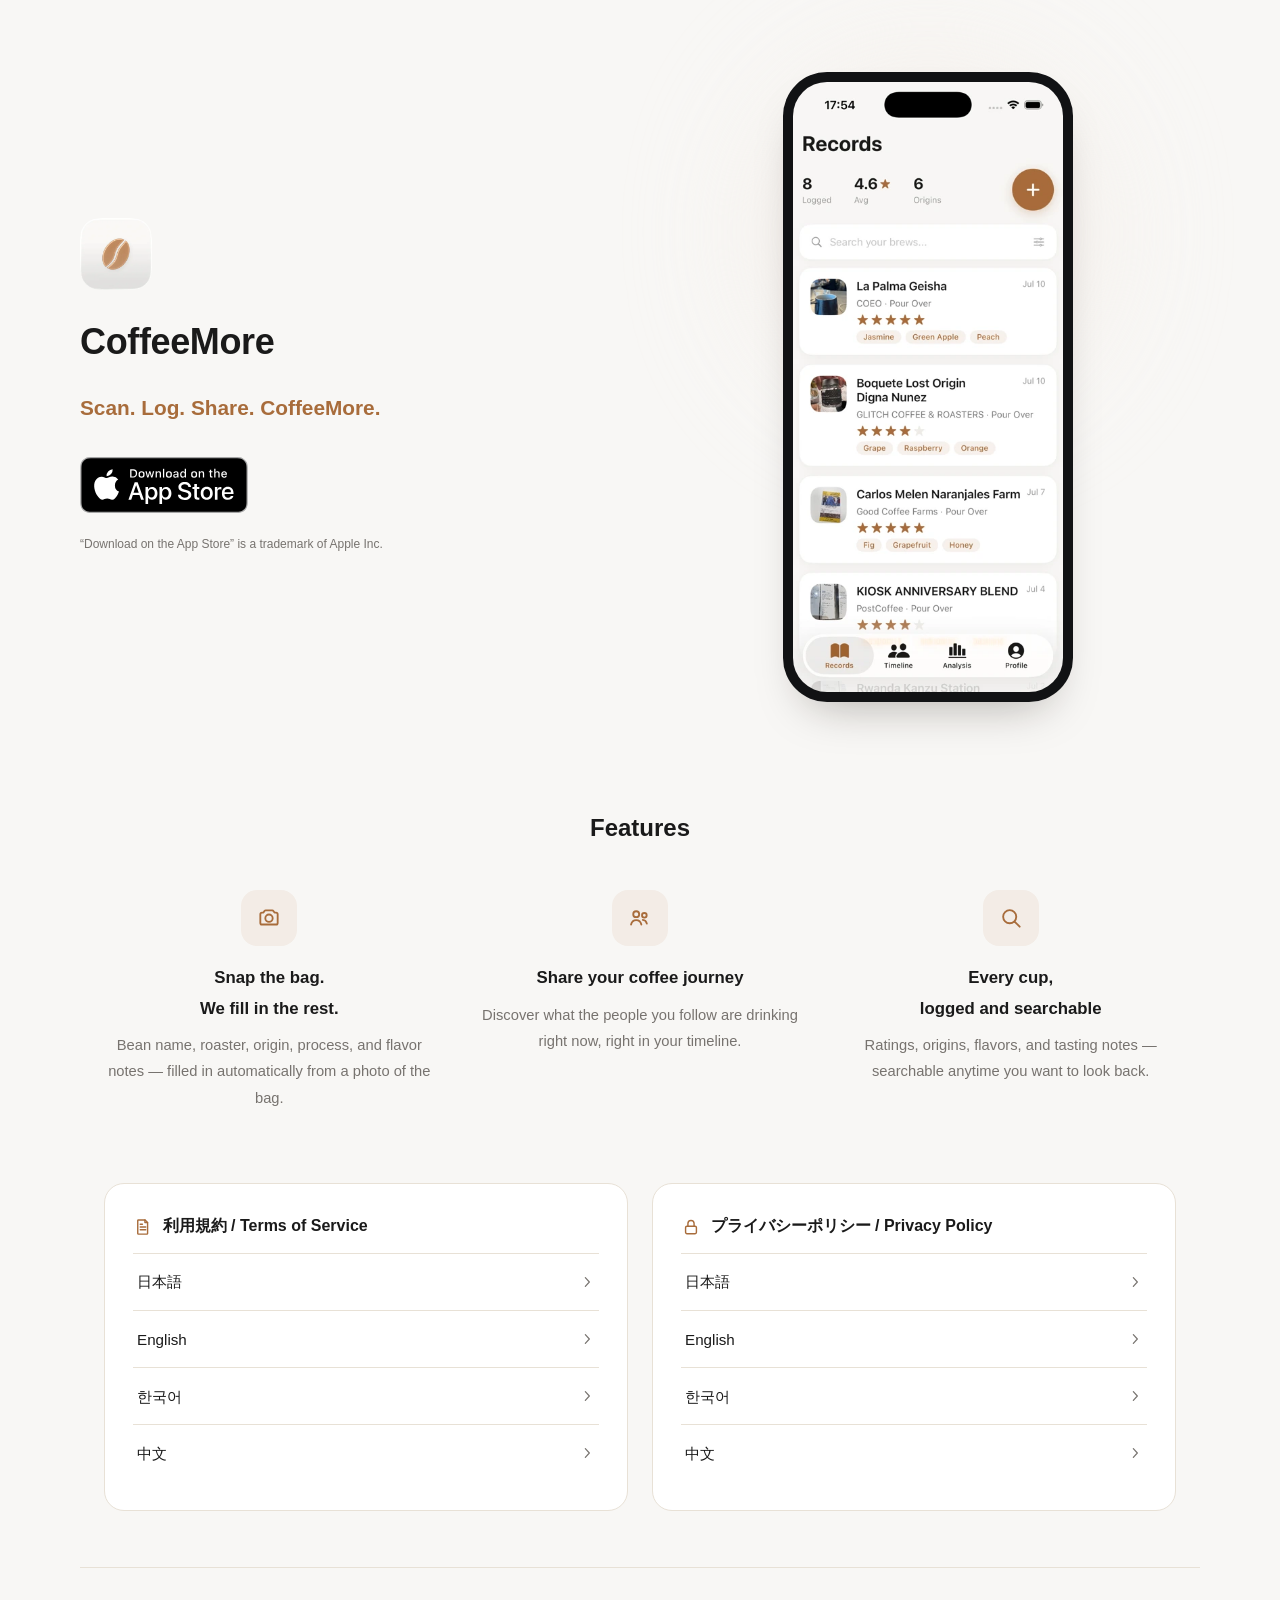
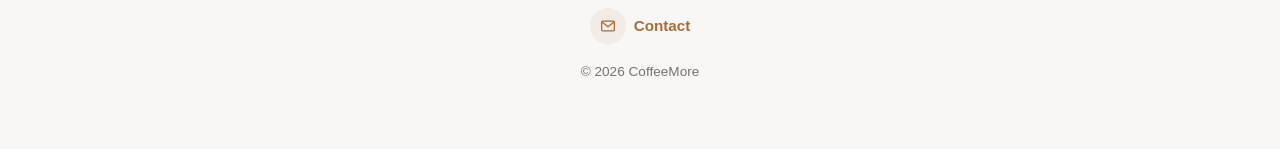
==== index.html @ 98a4a2f0 "feat: switch hero to English badge/copy, drop Japanese tagline Use Apple's official English "Downloa" ====
<!DOCTYPE html>
<html lang="ja">
<head>
<meta charset="utf-8">
<meta name="viewport" content="width=device-width, initial-scale=1">
<meta name="description" content="コーヒーバッグの写真を撮るだけで、豆の情報を自動入力。飲んだコーヒーを記録・検索・共有できるiOSアプリ「CoffeeMore」。">
<meta name="apple-itunes-app" content="app-id=6784948494">
<link rel="icon" type="image/png" href="assets/app-icon.png">
<link rel="apple-touch-icon" href="assets/app-icon.png">
<meta property="og:type" content="website">
<meta property="og:site_name" content="CoffeeMore">
<meta property="og:title" content="CoffeeMore — Scan. Log. Share.">
<meta property="og:description" content="コーヒーバッグの写真を撮るだけで、豆の情報を自動入力。飲んだコーヒーを記録・検索・共有できるiOSアプリ。">
<meta property="og:image" content="https://coffeemore.net/assets/app-icon.png">
<meta property="og:url" content="https://coffeemore.net/">
<meta name="twitter:card" content="summary">
<title>CoffeeMore — Scan. Log. Share.</title>
<link rel="stylesheet" href="style.css">
</head>
<body>
<header class="hero">
  <div class="hero-inner">
    <div class="hero-text">
      <picture>
        <source srcset="assets/app-icon.webp" type="image/webp">
        <img class="app-icon" src="assets/app-icon.png" width="72" height="72" alt="CoffeeMoreアプリアイコン">
      </picture>
      <h1>CoffeeMore</h1>
      <p class="tagline-en">Scan. Log. Share. CoffeeMore.</p>

      <a class="app-store-badge" href="https://apps.apple.com/app/id6784948494" aria-label="Download CoffeeMore on the App Store">
        <img src="assets/app-store-badge-en.svg" alt="Download on the App Store" loading="eager">
      </a>
      <p class="trademark-note">“Download on the App Store” is a trademark of Apple Inc.</p>
    </div>

    <div class="hero-phone">
      <div class="phone-glow" aria-hidden="true"></div>
      <div class="phone-frame">
        <picture>
          <source srcset="assets/screenshot-records.webp" type="image/webp">
          <img src="assets/screenshot-records.png" width="414" height="900"
               alt="CoffeeMoreのRecords画面。記録したコーヒーの杯数・平均評価・産地数と、豆の名前・焙煎所・評価・フレーバーが並ぶ一覧が表示されている。">
        </picture>
      </div>
    </div>
  </div>
</header>

<main class="site-main">
  <section class="features" aria-labelledby="features-heading">
    <h2 id="features-heading">Features</h2>
    <div class="feature-grid">
      <div class="feature">
        <div class="feature-icon" aria-hidden="true">
          <svg viewBox="0 0 24 24" width="26" height="26" fill="none" stroke="currentColor" stroke-width="1.7" stroke-linecap="round" stroke-linejoin="round">
            <path d="M4 8.5a1.5 1.5 0 0 1 1.5-1.5h1.4l.9-1.4A1.5 1.5 0 0 1 9.06 5h5.88a1.5 1.5 0 0 1 1.26.68l.9 1.32H18.5A1.5 1.5 0 0 1 20 8.5v8A1.5 1.5 0 0 1 18.5 18h-13A1.5 1.5 0 0 1 4 16.5z"/>
            <circle cx="12" cy="12.2" r="3.4"/>
          </svg>
        </div>
        <h3>Snap the bag.<br>We fill in the rest.</h3>
        <p>Bean name, roaster, origin, process, and flavor notes — filled in automatically from a photo of the bag.</p>
      </div>

      <div class="feature">
        <div class="feature-icon" aria-hidden="true">
          <svg viewBox="0 0 24 24" width="26" height="26" fill="none" stroke="currentColor" stroke-width="1.7" stroke-linecap="round" stroke-linejoin="round">
            <circle cx="8.5" cy="8.5" r="2.75"/>
            <path d="M3.75 18c.6-2.6 2.5-4.1 4.75-4.1s4.15 1.5 4.75 4.1"/>
            <circle cx="16" cy="9.5" r="2.15"/>
            <path d="M14.6 13.7c1.8.15 3.25 1.5 3.7 3.5"/>
          </svg>
        </div>
        <h3>Share your coffee journey</h3>
        <p>Discover what the people you follow are drinking right now, right in your timeline.</p>
      </div>

      <div class="feature">
        <div class="feature-icon" aria-hidden="true">
          <svg viewBox="0 0 24 24" width="26" height="26" fill="none" stroke="currentColor" stroke-width="1.7" stroke-linecap="round" stroke-linejoin="round">
            <circle cx="10.8" cy="10.8" r="6.05"/>
            <path d="M15.3 15.3 20 20"/>
          </svg>
        </div>
        <h3>Every cup,<br>logged and searchable</h3>
        <p>Ratings, origins, flavors, and tasting notes — searchable anytime you want to look back.</p>
      </div>
    </div>
  </section>

  <section class="legal" aria-label="規約・プライバシー">
    <div class="legal-card">
      <h2>
        <svg class="legal-icon" viewBox="0 0 24 24" width="20" height="20" fill="none" stroke="currentColor" stroke-width="1.7" stroke-linecap="round" stroke-linejoin="round" aria-hidden="true">
          <path d="M6.5 3.5h8l3 3v13.2a.8.8 0 0 1-.8.8H6.5a.8.8 0 0 1-.8-.8V4.3a.8.8 0 0 1 .8-.8Z"/>
          <path d="M14.3 3.5v3.2h3.2M8.7 12h6.6M8.7 15.3h6.6M8.7 8.7h2.6"/>
        </svg>
        利用規約 / Terms of Service
      </h2>
      <ul class="lang-list">
        <li><a href="terms/ja.html"><span>日本語</span><svg viewBox="0 0 24 24" width="16" height="16" fill="none" stroke="currentColor" stroke-width="1.8" stroke-linecap="round" stroke-linejoin="round" aria-hidden="true"><path d="m9.5 5.5 6 6.5-6 6.5"/></svg></a></li>
        <li><a href="terms/en.html"><span>English</span><svg viewBox="0 0 24 24" width="16" height="16" fill="none" stroke="currentColor" stroke-width="1.8" stroke-linecap="round" stroke-linejoin="round" aria-hidden="true"><path d="m9.5 5.5 6 6.5-6 6.5"/></svg></a></li>
        <li><a href="terms/ko.html"><span>한국어</span><svg viewBox="0 0 24 24" width="16" height="16" fill="none" stroke="currentColor" stroke-width="1.8" stroke-linecap="round" stroke-linejoin="round" aria-hidden="true"><path d="m9.5 5.5 6 6.5-6 6.5"/></svg></a></li>
        <li><a href="terms/zh.html"><span>中文</span><svg viewBox="0 0 24 24" width="16" height="16" fill="none" stroke="currentColor" stroke-width="1.8" stroke-linecap="round" stroke-linejoin="round" aria-hidden="true"><path d="m9.5 5.5 6 6.5-6 6.5"/></svg></a></li>
      </ul>
    </div>

    <div class="legal-card">
      <h2>
        <svg class="legal-icon" viewBox="0 0 24 24" width="20" height="20" fill="none" stroke="currentColor" stroke-width="1.7" stroke-linecap="round" stroke-linejoin="round" aria-hidden="true">
          <rect x="5.5" y="11" width="13" height="9" rx="1.6"/>
          <path d="M8.3 11V7.8a3.7 3.7 0 0 1 7.4 0V11"/>
        </svg>
        プライバシーポリシー / Privacy Policy
      </h2>
      <ul class="lang-list">
        <li><a href="privacy/ja.html"><span>日本語</span><svg viewBox="0 0 24 24" width="16" height="16" fill="none" stroke="currentColor" stroke-width="1.8" stroke-linecap="round" stroke-linejoin="round" aria-hidden="true"><path d="m9.5 5.5 6 6.5-6 6.5"/></svg></a></li>
        <li><a href="privacy/en.html"><span>English</span><svg viewBox="0 0 24 24" width="16" height="16" fill="none" stroke="currentColor" stroke-width="1.8" stroke-linecap="round" stroke-linejoin="round" aria-hidden="true"><path d="m9.5 5.5 6 6.5-6 6.5"/></svg></a></li>
        <li><a href="privacy/ko.html"><span>한국어</span><svg viewBox="0 0 24 24" width="16" height="16" fill="none" stroke="currentColor" stroke-width="1.8" stroke-linecap="round" stroke-linejoin="round" aria-hidden="true"><path d="m9.5 5.5 6 6.5-6 6.5"/></svg></a></li>
        <li><a href="privacy/zh.html"><span>中文</span><svg viewBox="0 0 24 24" width="16" height="16" fill="none" stroke="currentColor" stroke-width="1.8" stroke-linecap="round" stroke-linejoin="round" aria-hidden="true"><path d="m9.5 5.5 6 6.5-6 6.5"/></svg></a></li>
      </ul>
    </div>
  </section>
</main>

<footer class="site-footer">
  <a class="contact-link" href="https://forms.gle/EqrdLGogdSPpTNsPA" target="_blank" rel="noopener">
    <span class="contact-icon" aria-hidden="true">
      <svg viewBox="0 0 24 24" width="18" height="18" fill="none" stroke="currentColor" stroke-width="1.7" stroke-linecap="round" stroke-linejoin="round">
        <rect x="3.5" y="5.5" width="17" height="13" rx="1.8"/>
        <path d="m4.5 7 7.5 6 7.5-6"/>
      </svg>
    </span>
    Contact
  </a>
  <p class="copyright">© 2026 CoffeeMore</p>
</footer>
</body>
</html>
---- style.css ----
:root {
  /* Brand colors — matches CoffeeMore/Theme/Palette.swift (the iOS app). */
  --bg: #F8F7F5;
  --bg-card: #FFFFFF;
  --fg: #1A1A1A;
  --muted: #77736F;
  --accent: #A86C3B;
  --accent-light: #F3ECE6;
  --border: #E8E1D6;

  --radius-card: 20px;
  --radius-chip: 16px;
  --container: 1120px;
}

* { box-sizing: border-box; }

@media (prefers-reduced-motion: reduce) {
  * { animation: none !important; transition: none !important; }
}

html { -webkit-text-size-adjust: 100%; }

body {
  margin: 0;
  background: var(--bg);
  color: var(--fg);
  font-family: -apple-system, BlinkMacSystemFont, "Segoe UI", "Hiragino Sans",
    "Noto Sans JP", "Noto Sans KR", "Noto Sans SC", sans-serif;
  line-height: 1.8;
  overflow-x: hidden;
}

a { color: var(--accent); }
a:focus-visible, button:focus-visible {
  outline: 2px solid var(--accent);
  outline-offset: 3px;
  border-radius: 4px;
}

img { max-width: 100%; display: block; }

/* ---------- Legacy content pages (terms / privacy) ---------- */
main {
  max-width: 720px;
  margin: 0 auto;
  padding: 2rem 1.25rem 4rem;
}
h1 { font-size: 1.6rem; margin: 1.5rem 0 0.25rem; }
h2 {
  font-size: 1.1rem;
  margin: 2.2rem 0 0.5rem;
  padding-top: 0.5rem;
  border-top: 1px solid var(--border);
}
p, li { font-size: 0.95rem; }
ul, ol { padding-left: 1.4rem; }
.lang-nav { font-size: 0.85rem; color: var(--muted); }
.lang-nav a { margin-right: 0.75rem; text-decoration: none; }
.lang-nav strong { margin-right: 0.75rem; color: var(--fg); }
.meta { color: var(--muted); font-size: 0.85rem; margin-bottom: 2rem; }
.footer { margin-top: 3rem; color: var(--muted); font-size: 0.85rem; }
.card-list { list-style: none; padding: 0; }
.card-list li { margin: 0.5rem 0; }

/* Landing page <main> holds its own full-width sections; undo the
   720px legal-document constraint above for it. */
main.site-main {
  max-width: none;
  margin: 0;
  padding: 0;
}

/* ---------- Hero ---------- */
.hero {
  padding: 4.5rem 1.5rem 3.5rem;
}
.hero-inner {
  max-width: var(--container);
  margin: 0 auto;
  display: grid;
  grid-template-columns: 1fr;
  gap: 3rem;
  align-items: center;
}
@media (min-width: 900px) {
  .hero-inner {
    grid-template-columns: 1fr 1fr;
    gap: 2rem;
  }
}

.hero-text { text-align: center; }
@media (min-width: 900px) {
  .hero-text { text-align: left; }
}

.hero-text .app-icon {
  width: 72px;
  height: 72px;
  border-radius: 20px;
  margin: 0 auto 1.25rem;
}
@media (min-width: 900px) {
  .hero-text .app-icon { margin: 0 0 1.25rem; }
}

.hero-text h1 {
  margin: 0 0 1rem;
  font-size: 2.25rem;
  font-weight: 700;
  letter-spacing: -0.01em;
}

.tagline-en {
  margin: 0 0 2rem;
  font-size: 1.3rem;
  font-weight: 600;
  color: var(--accent);
  line-height: 1.6;
}

.app-store-badge {
  display: inline-block;
  width: 168px;
  aspect-ratio: 119.66407 / 40; /* intrinsic ratio of Apple's official badge SVG */
}
.app-store-badge img {
  width: 100%;
  height: 100%;
  object-fit: contain;
}

.trademark-note {
  margin: 0.75rem 0 0;
  font-size: 0.75rem;
  color: var(--muted);
}

.hero-phone {
  position: relative;
  display: flex;
  justify-content: center;
}
.phone-glow {
  position: absolute;
  width: 320px;
  height: 320px;
  border-radius: 50%;
  background: var(--accent-light);
  filter: blur(70px);
  opacity: 0.8;
  z-index: 0;
}
.phone-frame {
  position: relative;
  z-index: 1;
  width: min(72vw, 290px);
  aspect-ratio: 1206 / 2622;
  background: #111214;
  border-radius: 44px;
  padding: 10px;
  box-shadow: 0 24px 48px -24px rgba(26, 18, 10, 0.35);
}
.phone-frame picture,
.phone-frame img {
  width: 100%;
  height: 100%;
  border-radius: 34px;
  object-fit: cover;
  display: block;
}

/* ---------- Features ---------- */
.features {
  max-width: var(--container);
  margin: 0 auto;
  padding: 3rem 1.5rem;
  text-align: center;
}
.features h2 {
  border-top: none;
  padding-top: 0;
  margin: 0 0 2.5rem;
  font-size: 1.5rem;
}
.feature-grid {
  display: grid;
  grid-template-columns: repeat(auto-fit, minmax(240px, 1fr));
  gap: 2.5rem;
}
.feature-icon {
  width: 56px;
  height: 56px;
  margin: 0 auto 1.1rem;
  border-radius: var(--radius-chip);
  background: var(--accent-light);
  color: var(--accent);
  display: flex;
  align-items: center;
  justify-content: center;
}
.feature h3 {
  margin: 0 0 0.5rem;
  font-size: 1.05rem;
  color: var(--fg);
}
.feature p {
  margin: 0;
  color: var(--muted);
  font-size: 0.92rem;
}

/* ---------- Legal ---------- */
.legal {
  max-width: var(--container);
  margin: 0 auto;
  padding: 1.5rem 1.5rem 3.5rem;
  display: grid;
  grid-template-columns: repeat(auto-fit, minmax(280px, 1fr));
  gap: 1.5rem;
}
.legal-card {
  background: var(--bg-card);
  border: 1px solid var(--border);
  border-radius: var(--radius-card);
  padding: 1.75rem;
}
.legal-card h2 {
  display: flex;
  align-items: center;
  gap: 0.6rem;
  margin: 0 0 0.75rem;
  padding-top: 0;
  border-top: none;
  font-size: 1rem;
}
.legal-icon { color: var(--accent); flex-shrink: 0; }
.lang-list { list-style: none; margin: 0; padding: 0; }
.lang-list li { margin: 0; border-top: 1px solid var(--border); }
.lang-list a {
  display: flex;
  align-items: center;
  justify-content: space-between;
  padding: 0.9rem 0.25rem;
  color: var(--fg);
  text-decoration: none;
  font-size: 0.95rem;
}
.lang-list a:hover,
.lang-list a:focus-visible {
  color: var(--accent);
}
.lang-list a svg { color: var(--muted); flex-shrink: 0; }

/* ---------- Footer ---------- */
.site-footer {
  max-width: var(--container);
  margin: 0 auto;
  padding: 2.5rem 1.5rem 4rem;
  text-align: center;
  border-top: 1px solid var(--border);
}
.contact-link {
  display: inline-flex;
  align-items: center;
  gap: 0.5rem;
  color: var(--accent);
  text-decoration: none;
  font-weight: 600;
  font-size: 0.95rem;
}
.contact-icon {
  display: inline-flex;
  align-items: center;
  justify-content: center;
  width: 36px;
  height: 36px;
  border-radius: 50%;
  background: var(--accent-light);
}
.copyright {
  margin: 1rem 0 0;
  color: var(--muted);
  font-size: 0.85rem;
}
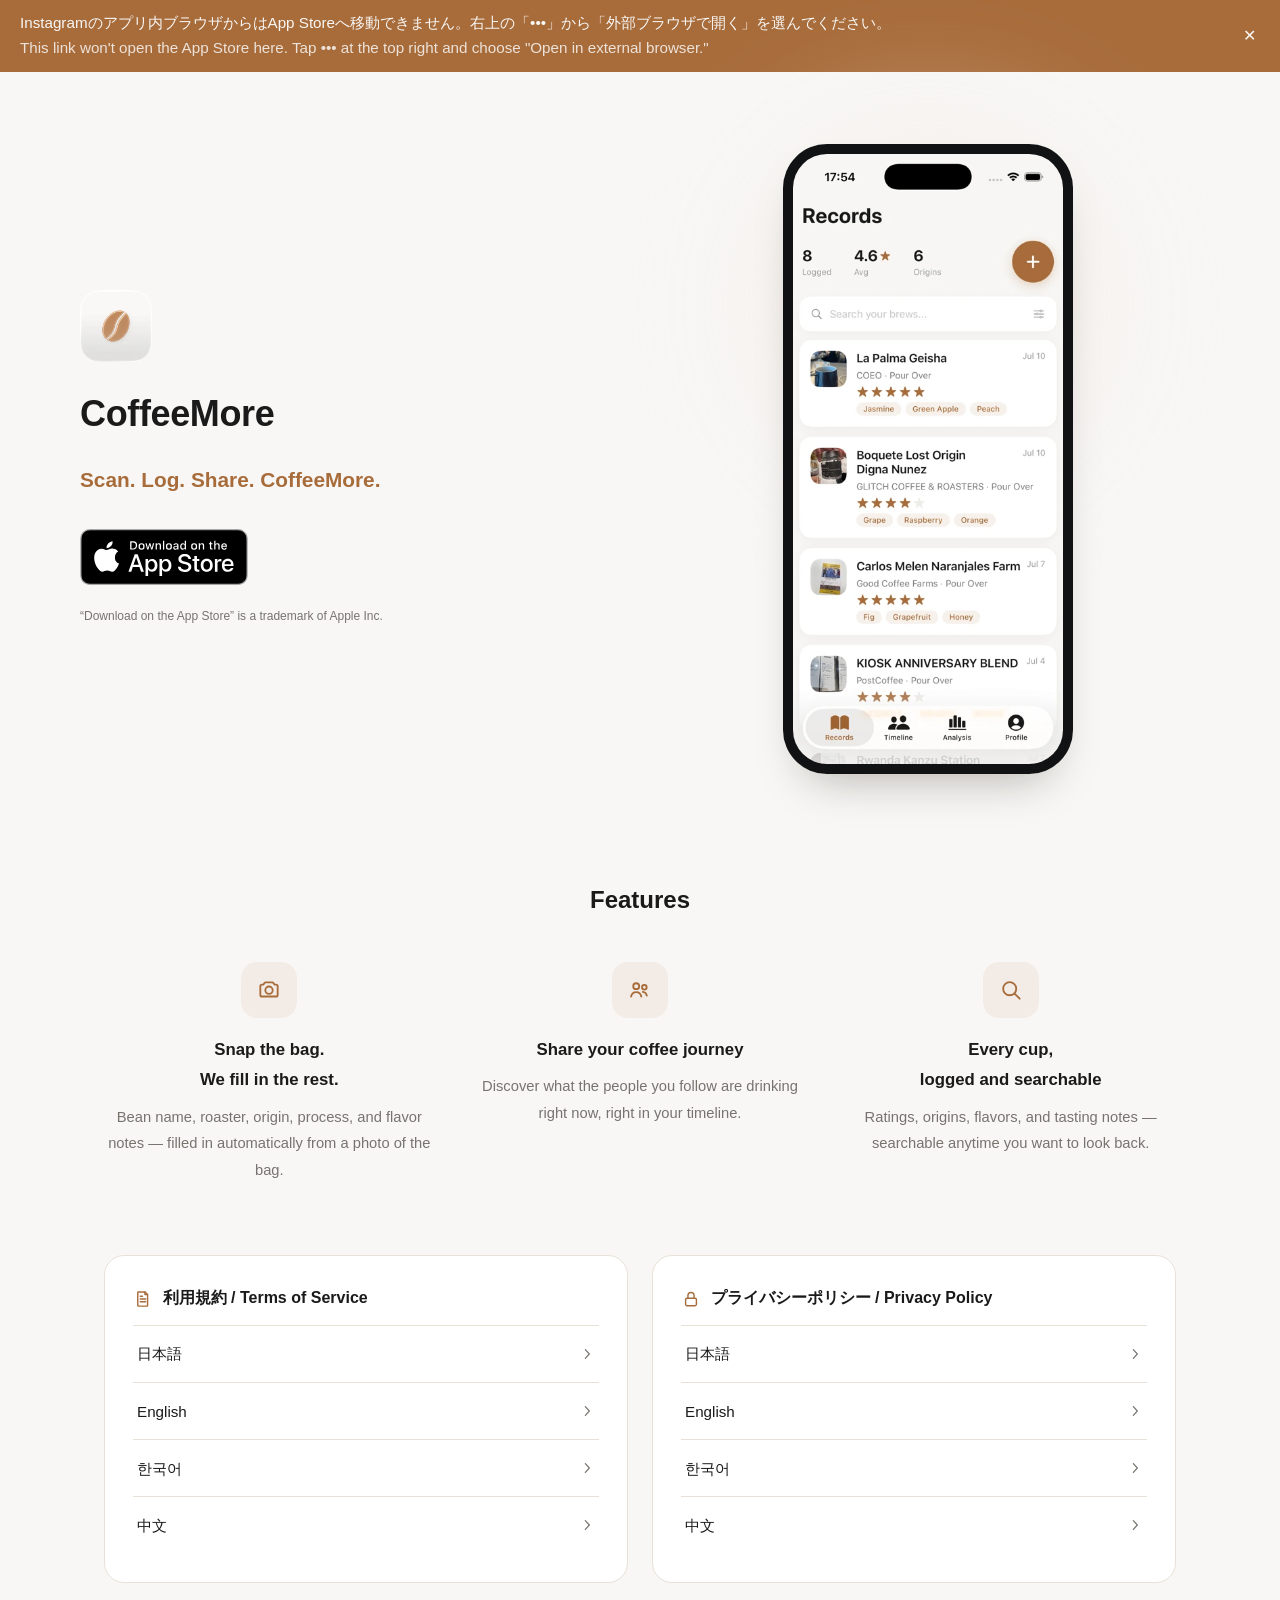
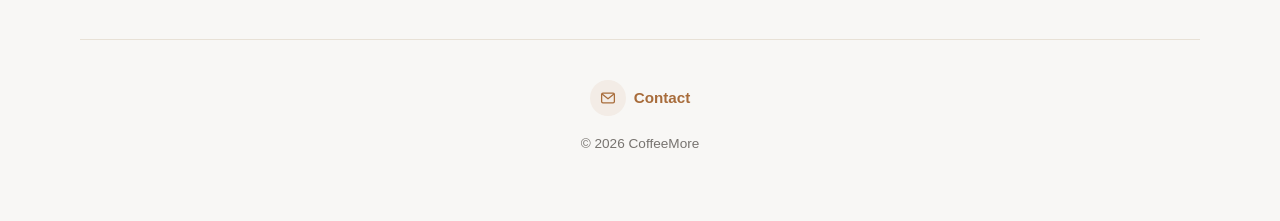
==== commit 295a4250: "feat: warn Instagram in-app browser visitors to open in Safari Instagram's in-app browser can't hand" ====
--- a/index.html
+++ b/index.html
@@ -18,6 +18,22 @@
 <link rel="stylesheet" href="style.css">
 </head>
 <body>
+<div id="ig-banner" class="ig-banner" hidden>
+  <p>
+    <span lang="ja">Instagramのアプリ内ブラウザからはApp Storeへ移動できません。右上の「•••」から「外部ブラウザで開く」を選んでください。</span>
+    <span lang="en">This link won't open the App Store here. Tap ••• at the top right and choose "Open in external browser."</span>
+  </p>
+  <button type="button" id="ig-banner-close" aria-label="Close">✕</button>
+</div>
+<script>
+  if (/Instagram/i.test(navigator.userAgent)) {
+    var banner = document.getElementById("ig-banner");
+    banner.hidden = false;
+    document.getElementById("ig-banner-close").addEventListener("click", function () {
+      banner.hidden = true;
+    });
+  }
+</script>
 <header class="hero">
   <div class="hero-inner">
     <div class="hero-text">
--- a/style.css
+++ b/style.css
@@ -71,6 +71,31 @@
   padding: 0;
 }
 
+/* ---------- Instagram in-app browser notice ---------- */
+.ig-banner {
+  display: flex;
+  align-items: center;
+  gap: 1rem;
+  padding: 0.75rem 1.25rem;
+  background: var(--accent);
+  color: var(--bg);
+  font-size: 0.85rem;
+  line-height: 1.5;
+}
+.ig-banner p { margin: 0; flex: 1; }
+.ig-banner span { display: block; }
+.ig-banner span + span { margin-top: 0.15rem; opacity: 0.85; }
+.ig-banner button {
+  flex-shrink: 0;
+  background: none;
+  border: none;
+  color: inherit;
+  font-size: 1rem;
+  line-height: 1;
+  cursor: pointer;
+  padding: 0.25rem;
+}
+
 /* ---------- Hero ---------- */
 .hero {
   padding: 4.5rem 1.5rem 3.5rem;
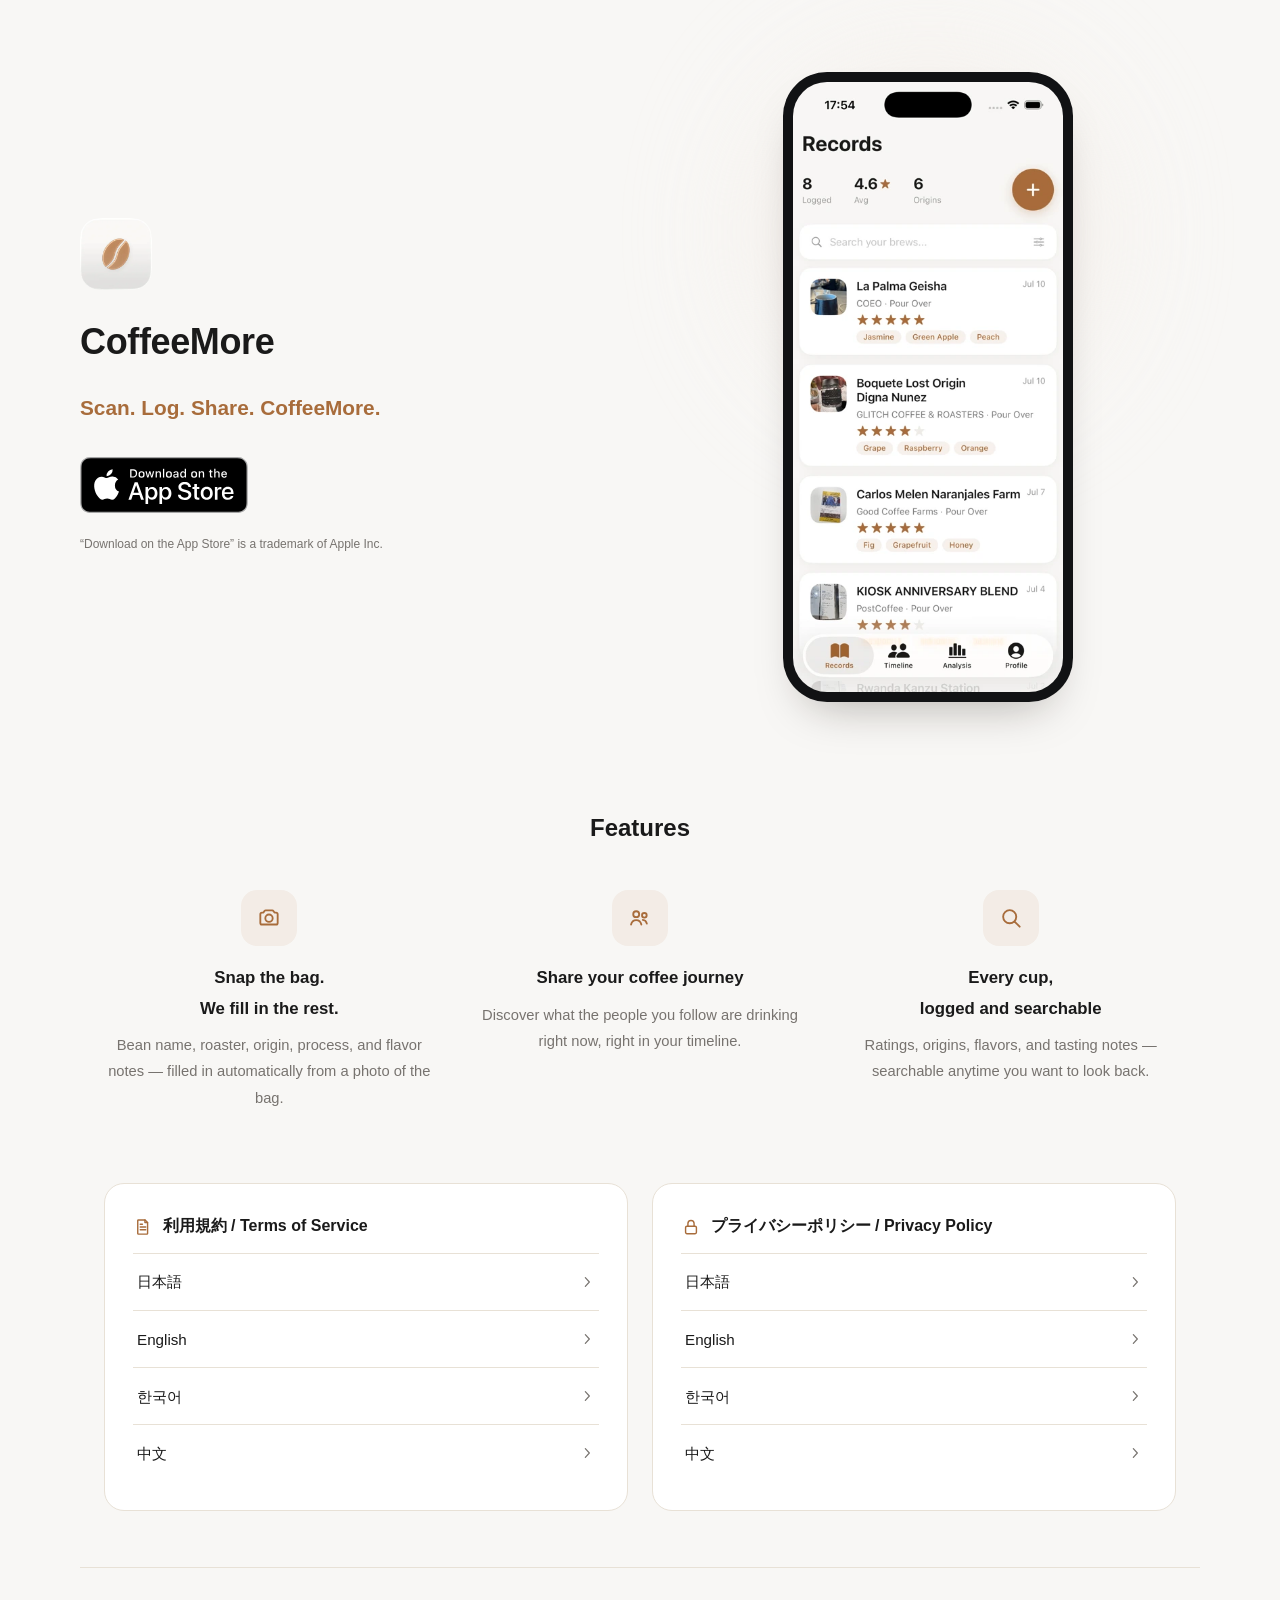
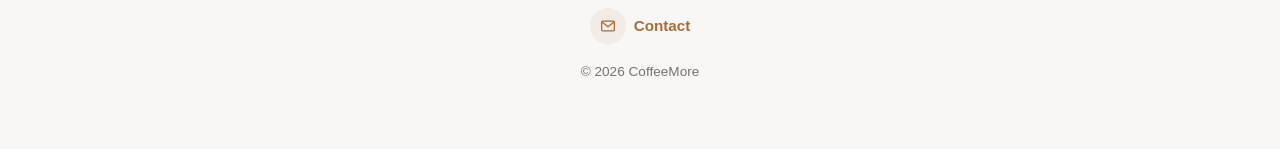
==== commit 430b00de: "style: redesign Instagram in-app browser notice as a pointer callout Replace the full-width top bar " ====
--- a/index.html
+++ b/index.html
@@ -19,11 +19,26 @@
 </head>
 <body>
 <div id="ig-banner" class="ig-banner" hidden>
-  <p>
-    <span lang="ja">Instagramのアプリ内ブラウザからはApp Storeへ移動できません。右上の「•••」から「外部ブラウザで開く」を選んでください。</span>
-    <span lang="en">This link won't open the App Store here. Tap ••• at the top right and choose "Open in external browser."</span>
-  </p>
-  <button type="button" id="ig-banner-close" aria-label="Close">✕</button>
+  <div class="ig-banner-dots" aria-hidden="true">•••</div>
+  <svg class="ig-banner-arrow" viewBox="0 0 90 90" aria-hidden="true">
+    <path d="M6 66 C 30 66, 40 40, 66 14" fill="none" stroke="currentColor" stroke-width="4" stroke-linecap="round"/>
+    <path d="M50 12 L67 12 L67 29" fill="none" stroke="currentColor" stroke-width="4" stroke-linecap="round" stroke-linejoin="round"/>
+  </svg>
+  <div class="ig-banner-card">
+    <span class="ig-banner-sparkle" aria-hidden="true">✦<br>✧</span>
+    <button type="button" id="ig-banner-close" aria-label="Close">✕</button>
+    <p class="ig-banner-title">
+      <svg viewBox="0 0 24 24" width="18" height="18" fill="none" stroke="currentColor" stroke-width="2" stroke-linecap="round" stroke-linejoin="round" aria-hidden="true">
+        <ellipse cx="12" cy="12" rx="7.5" ry="9.5" transform="rotate(20 12 12)"/>
+        <path d="M12 3.5 C 9 8, 9 16, 12 20.5" transform="rotate(20 12 12)"/>
+      </svg>
+      <span lang="ja">Instagramのアプリ内ブラウザでは<br>開けません</span>
+    </p>
+    <p class="ig-banner-subtitle" lang="en">This page won't open in Instagram's in-app browser</p>
+    <hr class="ig-banner-divider">
+    <p class="ig-banner-body" lang="ja">右上の「•••」から<br>「外部ブラウザで開く」を選択してください</p>
+    <p class="ig-banner-subtitle" lang="en">Tap the "···" in the top right and select "Open in external browser."</p>
+  </div>
 </div>
 <script>
   if (/Instagram/i.test(navigator.userAgent)) {
--- a/style.css
+++ b/style.css
@@ -73,27 +73,97 @@
 
 /* ---------- Instagram in-app browser notice ---------- */
 .ig-banner {
-  display: flex;
-  align-items: center;
-  gap: 1rem;
-  padding: 0.75rem 1.25rem;
-  background: var(--accent);
+  position: fixed;
+  inset: 0;
+  z-index: 9999;
+  pointer-events: none;
+}
+.ig-banner-dots {
+  position: absolute;
+  top: 14px;
+  right: 18px;
+  width: 40px;
+  height: 40px;
+  border-radius: 50%;
+  background: rgba(26, 18, 10, 0.55);
   color: var(--bg);
-  font-size: 0.85rem;
-  line-height: 1.5;
-}
-.ig-banner p { margin: 0; flex: 1; }
-.ig-banner span { display: block; }
-.ig-banner span + span { margin-top: 0.15rem; opacity: 0.85; }
-.ig-banner button {
-  flex-shrink: 0;
+  display: flex;
+  align-items: center;
+  justify-content: center;
+  font-size: 1.1rem;
+  letter-spacing: 1px;
+}
+.ig-banner-arrow {
+  position: absolute;
+  top: 58px;
+  right: 60px;
+  width: 70px;
+  height: 70px;
+  color: var(--accent);
+}
+.ig-banner-card {
+  position: absolute;
+  top: 118px;
+  right: 14px;
+  left: 14px;
+  max-width: 320px;
+  margin-left: auto;
+  background: var(--bg-card);
+  border: 1px solid var(--border);
+  border-radius: var(--radius-card);
+  padding: 1.1rem 1.25rem 1.25rem;
+  box-shadow: 0 16px 32px -16px rgba(26, 18, 10, 0.3);
+  pointer-events: auto;
+}
+.ig-banner-sparkle {
+  position: absolute;
+  top: -8px;
+  left: -18px;
+  color: var(--accent);
+  font-size: 0.9rem;
+  line-height: 1.1;
+  opacity: 0.8;
+}
+.ig-banner-card button {
+  position: absolute;
+  top: 0.6rem;
+  right: 0.75rem;
   background: none;
   border: none;
-  color: inherit;
+  color: var(--muted);
   font-size: 1rem;
   line-height: 1;
   cursor: pointer;
   padding: 0.25rem;
+}
+.ig-banner-title {
+  display: flex;
+  align-items: flex-start;
+  gap: 0.4rem;
+  margin: 0 0 0.5rem;
+  color: var(--accent);
+  font-weight: 700;
+  font-size: 0.95rem;
+  line-height: 1.5;
+}
+.ig-banner-title svg { flex-shrink: 0; margin-top: 0.15rem; }
+.ig-banner-body {
+  margin: 0;
+  color: var(--fg);
+  font-weight: 600;
+  font-size: 0.9rem;
+  line-height: 1.55;
+}
+.ig-banner-subtitle {
+  margin: 0.3rem 0 0;
+  color: var(--muted);
+  font-size: 0.78rem;
+  line-height: 1.5;
+}
+.ig-banner-divider {
+  margin: 0.85rem 0;
+  border: none;
+  border-top: 1px solid var(--border);
 }
 
 /* ---------- Hero ---------- */
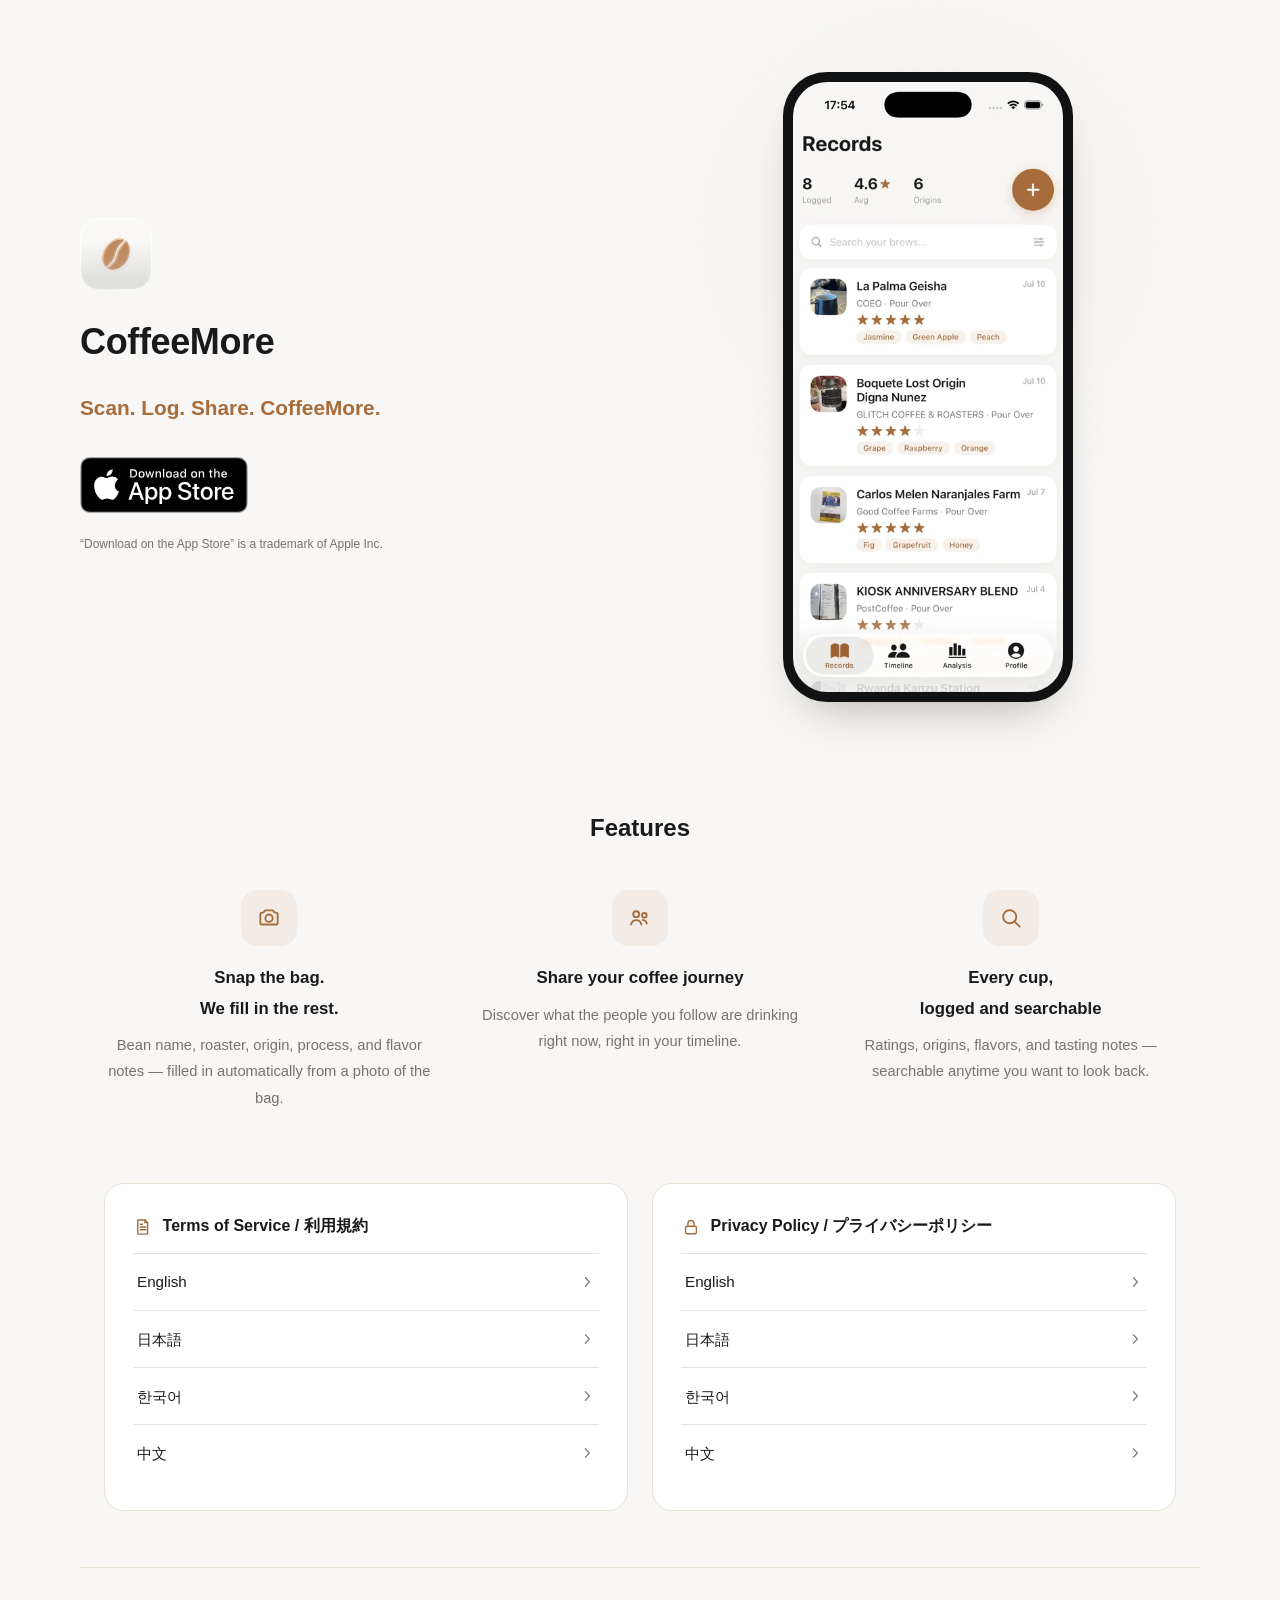
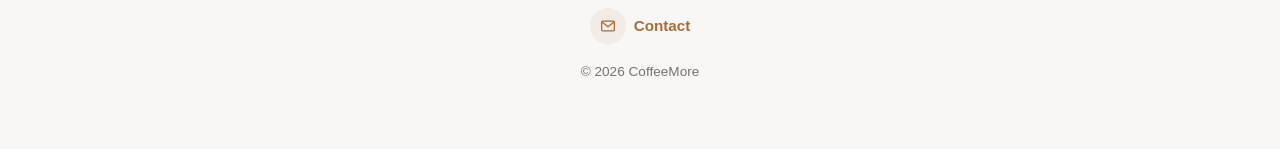
==== commit cad05739: "style: put English first in legal section headings and language order Terms/Privacy card headings an" ====
--- a/index.html
+++ b/index.html
@@ -5,8 +5,8 @@
 <meta name="viewport" content="width=device-width, initial-scale=1">
 <meta name="description" content="コーヒーバッグの写真を撮るだけで、豆の情報を自動入力。飲んだコーヒーを記録・検索・共有できるiOSアプリ「CoffeeMore」。">
 <meta name="apple-itunes-app" content="app-id=6784948494">
-<link rel="icon" type="image/png" href="assets/app-icon.png">
-<link rel="apple-touch-icon" href="assets/app-icon.png">
+<link rel="icon" type="image/png" href="/assets/app-icon.png">
+<link rel="apple-touch-icon" href="/assets/app-icon.png">
 <meta property="og:type" content="website">
 <meta property="og:site_name" content="CoffeeMore">
 <meta property="og:title" content="CoffeeMore — Scan. Log. Share.">
@@ -15,11 +15,355 @@
 <meta property="og:url" content="https://coffeemore.net/">
 <meta name="twitter:card" content="summary">
 <title>CoffeeMore — Scan. Log. Share.</title>
-<link rel="stylesheet" href="style.css">
+<!-- Inlined rather than linked: Instagram's in-app browser has a known bug
+     where external <link rel="stylesheet"> requests silently fail, leaving
+     the page unstyled. Keep in sync with style.css (used by terms/privacy). -->
+<style>
+:root {
+  /* Brand colors — matches CoffeeMore/Theme/Palette.swift (the iOS app). */
+  --bg: #F8F7F5;
+  --bg-card: #FFFFFF;
+  --fg: #1A1A1A;
+  --muted: #77736F;
+  --accent: #A86C3B;
+  --accent-light: #F3ECE6;
+  --border: #E8E1D6;
+
+  --radius-card: 20px;
+  --radius-chip: 16px;
+  --container: 1120px;
+}
+
+* { box-sizing: border-box; }
+
+@media (prefers-reduced-motion: reduce) {
+  * { animation: none !important; transition: none !important; }
+}
+
+html { -webkit-text-size-adjust: 100%; }
+
+body {
+  margin: 0;
+  background: var(--bg);
+  color: var(--fg);
+  font-family: -apple-system, BlinkMacSystemFont, "Segoe UI", "Hiragino Sans",
+    "Noto Sans JP", "Noto Sans KR", "Noto Sans SC", sans-serif;
+  line-height: 1.8;
+  overflow-x: hidden;
+}
+
+a { color: var(--accent); }
+a:focus-visible, button:focus-visible {
+  outline: 2px solid var(--accent);
+  outline-offset: 3px;
+  border-radius: 4px;
+}
+
+img { max-width: 100%; display: block; }
+
+main.site-main {
+  max-width: none;
+  margin: 0;
+  padding: 0;
+}
+
+/* ---------- Instagram in-app browser notice ---------- */
+.ig-banner {
+  position: fixed;
+  inset: 0;
+  z-index: 9999;
+  pointer-events: none;
+}
+.ig-banner-arrow {
+  position: absolute;
+  top: 58px;
+  right: 60px;
+  width: 70px;
+  height: 70px;
+  color: var(--accent);
+}
+.ig-banner-card {
+  position: absolute;
+  top: 118px;
+  right: 14px;
+  left: 14px;
+  max-width: 320px;
+  margin-left: auto;
+  background: var(--bg-card);
+  border: 1px solid var(--border);
+  border-radius: var(--radius-card);
+  padding: 1.1rem 1.25rem 1.25rem;
+  box-shadow: 0 16px 32px -16px rgba(26, 18, 10, 0.3);
+  pointer-events: auto;
+}
+.ig-banner-sparkle {
+  position: absolute;
+  top: -8px;
+  left: -18px;
+  color: var(--accent);
+  font-size: 0.9rem;
+  line-height: 1.1;
+  opacity: 0.8;
+}
+.ig-banner-card button {
+  position: absolute;
+  top: 0.6rem;
+  right: 0.75rem;
+  background: none;
+  border: none;
+  color: var(--muted);
+  font-size: 1rem;
+  line-height: 1;
+  cursor: pointer;
+  padding: 0.25rem;
+}
+.ig-banner-title {
+  display: flex;
+  align-items: flex-start;
+  gap: 0.4rem;
+  margin: 0 0 0.5rem;
+  color: var(--accent);
+  font-weight: 700;
+  font-size: 0.95rem;
+  line-height: 1.5;
+}
+.ig-banner-title svg { flex-shrink: 0; margin-top: 0.15rem; }
+.ig-banner-body {
+  margin: 0;
+  color: var(--fg);
+  font-weight: 600;
+  font-size: 0.9rem;
+  line-height: 1.55;
+}
+.ig-banner-subtitle {
+  margin: 0.3rem 0 0;
+  color: var(--muted);
+  font-size: 0.78rem;
+  line-height: 1.5;
+}
+.ig-banner-divider {
+  margin: 0.85rem 0;
+  border: none;
+  border-top: 1px solid var(--border);
+}
+
+/* ---------- Hero ---------- */
+.hero {
+  padding: 4.5rem 1.5rem 3.5rem;
+}
+.hero-inner {
+  max-width: var(--container);
+  margin: 0 auto;
+  display: grid;
+  grid-template-columns: 1fr;
+  gap: 3rem;
+  align-items: center;
+}
+@media (min-width: 900px) {
+  .hero-inner {
+    grid-template-columns: 1fr 1fr;
+    gap: 2rem;
+  }
+}
+
+.hero-text { text-align: center; }
+@media (min-width: 900px) {
+  .hero-text { text-align: left; }
+}
+
+.hero-text .app-icon {
+  width: 72px;
+  height: 72px;
+  border-radius: 20px;
+  margin: 0 auto 1.25rem;
+}
+@media (min-width: 900px) {
+  .hero-text .app-icon { margin: 0 0 1.25rem; }
+}
+
+.hero-text h1 {
+  margin: 0 0 1rem;
+  font-size: 2.25rem;
+  font-weight: 700;
+  letter-spacing: -0.01em;
+}
+
+.tagline-en {
+  margin: 0 0 2rem;
+  font-size: 1.3rem;
+  font-weight: 600;
+  color: var(--accent);
+  line-height: 1.6;
+}
+
+.app-store-badge {
+  display: inline-block;
+  width: 168px;
+  aspect-ratio: 119.66407 / 40; /* intrinsic ratio of Apple's official badge SVG */
+}
+.app-store-badge img {
+  width: 100%;
+  height: 100%;
+  object-fit: contain;
+}
+
+.trademark-note {
+  margin: 0.75rem 0 0;
+  font-size: 0.75rem;
+  color: var(--muted);
+}
+
+.hero-phone {
+  position: relative;
+  display: flex;
+  justify-content: center;
+}
+.phone-glow {
+  position: absolute;
+  width: 320px;
+  height: 320px;
+  border-radius: 50%;
+  background: var(--accent-light);
+  filter: blur(70px);
+  opacity: 0.8;
+  z-index: 0;
+}
+.phone-frame {
+  position: relative;
+  z-index: 1;
+  width: min(72vw, 290px);
+  aspect-ratio: 1206 / 2622;
+  background: #111214;
+  border-radius: 44px;
+  padding: 10px;
+  box-shadow: 0 24px 48px -24px rgba(26, 18, 10, 0.35);
+}
+.phone-frame picture,
+.phone-frame img {
+  width: 100%;
+  height: 100%;
+  border-radius: 34px;
+  object-fit: cover;
+  display: block;
+}
+
+/* ---------- Features ---------- */
+.features {
+  max-width: var(--container);
+  margin: 0 auto;
+  padding: 3rem 1.5rem;
+  text-align: center;
+}
+.features h2 {
+  border-top: none;
+  padding-top: 0;
+  margin: 0 0 2.5rem;
+  font-size: 1.5rem;
+}
+.feature-grid {
+  display: grid;
+  grid-template-columns: repeat(auto-fit, minmax(240px, 1fr));
+  gap: 2.5rem;
+}
+.feature-icon {
+  width: 56px;
+  height: 56px;
+  margin: 0 auto 1.1rem;
+  border-radius: var(--radius-chip);
+  background: var(--accent-light);
+  color: var(--accent);
+  display: flex;
+  align-items: center;
+  justify-content: center;
+}
+.feature h3 {
+  margin: 0 0 0.5rem;
+  font-size: 1.05rem;
+  color: var(--fg);
+}
+.feature p {
+  margin: 0;
+  color: var(--muted);
+  font-size: 0.92rem;
+}
+
+/* ---------- Legal ---------- */
+.legal {
+  max-width: var(--container);
+  margin: 0 auto;
+  padding: 1.5rem 1.5rem 3.5rem;
+  display: grid;
+  grid-template-columns: repeat(auto-fit, minmax(280px, 1fr));
+  gap: 1.5rem;
+}
+.legal-card {
+  background: var(--bg-card);
+  border: 1px solid var(--border);
+  border-radius: var(--radius-card);
+  padding: 1.75rem;
+}
+.legal-card h2 {
+  display: flex;
+  align-items: center;
+  gap: 0.6rem;
+  margin: 0 0 0.75rem;
+  padding-top: 0;
+  border-top: none;
+  font-size: 1rem;
+}
+.legal-icon { color: var(--accent); flex-shrink: 0; }
+.lang-list { list-style: none; margin: 0; padding: 0; }
+.lang-list li { margin: 0; border-top: 1px solid var(--border); }
+.lang-list a {
+  display: flex;
+  align-items: center;
+  justify-content: space-between;
+  padding: 0.9rem 0.25rem;
+  color: var(--fg);
+  text-decoration: none;
+  font-size: 0.95rem;
+}
+.lang-list a:hover,
+.lang-list a:focus-visible {
+  color: var(--accent);
+}
+.lang-list a svg { color: var(--muted); flex-shrink: 0; }
+
+/* ---------- Footer ---------- */
+.site-footer {
+  max-width: var(--container);
+  margin: 0 auto;
+  padding: 2.5rem 1.5rem 4rem;
+  text-align: center;
+  border-top: 1px solid var(--border);
+}
+.contact-link {
+  display: inline-flex;
+  align-items: center;
+  gap: 0.5rem;
+  color: var(--accent);
+  text-decoration: none;
+  font-weight: 600;
+  font-size: 0.95rem;
+}
+.contact-icon {
+  display: inline-flex;
+  align-items: center;
+  justify-content: center;
+  width: 36px;
+  height: 36px;
+  border-radius: 50%;
+  background: var(--accent-light);
+}
+.copyright {
+  margin: 1rem 0 0;
+  color: var(--muted);
+  font-size: 0.85rem;
+}
+</style>
 </head>
 <body>
 <div id="ig-banner" class="ig-banner" hidden>
-  <div class="ig-banner-dots" aria-hidden="true">•••</div>
   <svg class="ig-banner-arrow" viewBox="0 0 90 90" aria-hidden="true">
     <path d="M6 66 C 30 66, 40 40, 66 14" fill="none" stroke="currentColor" stroke-width="4" stroke-linecap="round"/>
     <path d="M50 12 L67 12 L67 29" fill="none" stroke="currentColor" stroke-width="4" stroke-linecap="round" stroke-linejoin="round"/>
@@ -32,12 +376,12 @@
         <ellipse cx="12" cy="12" rx="7.5" ry="9.5" transform="rotate(20 12 12)"/>
         <path d="M12 3.5 C 9 8, 9 16, 12 20.5" transform="rotate(20 12 12)"/>
       </svg>
-      <span lang="ja">Instagramのアプリ内ブラウザでは<br>開けません</span>
+      <span lang="en">This page won't open in Instagram's in-app browser</span>
     </p>
-    <p class="ig-banner-subtitle" lang="en">This page won't open in Instagram's in-app browser</p>
+    <p class="ig-banner-subtitle" lang="ja">Instagramのアプリ内ブラウザでは開けません</p>
     <hr class="ig-banner-divider">
-    <p class="ig-banner-body" lang="ja">右上の「•••」から<br>「外部ブラウザで開く」を選択してください</p>
-    <p class="ig-banner-subtitle" lang="en">Tap the "···" in the top right and select "Open in external browser."</p>
+    <p class="ig-banner-body" lang="en">Tap the "···" in the top right and select "Open in external browser."</p>
+    <p class="ig-banner-subtitle" lang="ja">右上の「•••」から「外部ブラウザで開く」を選択してください</p>
   </div>
 </div>
 <script>
@@ -53,14 +397,14 @@
   <div class="hero-inner">
     <div class="hero-text">
       <picture>
-        <source srcset="assets/app-icon.webp" type="image/webp">
-        <img class="app-icon" src="assets/app-icon.png" width="72" height="72" alt="CoffeeMoreアプリアイコン">
+        <source srcset="/assets/app-icon.webp" type="image/webp">
+        <img class="app-icon" src="/assets/app-icon.png" width="72" height="72" alt="CoffeeMoreアプリアイコン">
       </picture>
       <h1>CoffeeMore</h1>
       <p class="tagline-en">Scan. Log. Share. CoffeeMore.</p>
 
       <a class="app-store-badge" href="https://apps.apple.com/app/id6784948494" aria-label="Download CoffeeMore on the App Store">
-        <img src="assets/app-store-badge-en.svg" alt="Download on the App Store" loading="eager">
+        <img src="/assets/app-store-badge-en.svg" alt="Download on the App Store" loading="eager">
       </a>
       <p class="trademark-note">“Download on the App Store” is a trademark of Apple Inc.</p>
     </div>
@@ -69,8 +413,8 @@
       <div class="phone-glow" aria-hidden="true"></div>
       <div class="phone-frame">
         <picture>
-          <source srcset="assets/screenshot-records.webp" type="image/webp">
-          <img src="assets/screenshot-records.png" width="414" height="900"
+          <source srcset="/assets/screenshot-records.webp" type="image/webp">
+          <img src="/assets/screenshot-records.png" width="414" height="900"
                alt="CoffeeMoreのRecords画面。記録したコーヒーの杯数・平均評価・産地数と、豆の名前・焙煎所・評価・フレーバーが並ぶ一覧が表示されている。">
         </picture>
       </div>
@@ -126,13 +470,13 @@
           <path d="M6.5 3.5h8l3 3v13.2a.8.8 0 0 1-.8.8H6.5a.8.8 0 0 1-.8-.8V4.3a.8.8 0 0 1 .8-.8Z"/>
           <path d="M14.3 3.5v3.2h3.2M8.7 12h6.6M8.7 15.3h6.6M8.7 8.7h2.6"/>
         </svg>
-        利用規約 / Terms of Service
+        Terms of Service / 利用規約
       </h2>
       <ul class="lang-list">
-        <li><a href="terms/ja.html"><span>日本語</span><svg viewBox="0 0 24 24" width="16" height="16" fill="none" stroke="currentColor" stroke-width="1.8" stroke-linecap="round" stroke-linejoin="round" aria-hidden="true"><path d="m9.5 5.5 6 6.5-6 6.5"/></svg></a></li>
-        <li><a href="terms/en.html"><span>English</span><svg viewBox="0 0 24 24" width="16" height="16" fill="none" stroke="currentColor" stroke-width="1.8" stroke-linecap="round" stroke-linejoin="round" aria-hidden="true"><path d="m9.5 5.5 6 6.5-6 6.5"/></svg></a></li>
-        <li><a href="terms/ko.html"><span>한국어</span><svg viewBox="0 0 24 24" width="16" height="16" fill="none" stroke="currentColor" stroke-width="1.8" stroke-linecap="round" stroke-linejoin="round" aria-hidden="true"><path d="m9.5 5.5 6 6.5-6 6.5"/></svg></a></li>
-        <li><a href="terms/zh.html"><span>中文</span><svg viewBox="0 0 24 24" width="16" height="16" fill="none" stroke="currentColor" stroke-width="1.8" stroke-linecap="round" stroke-linejoin="round" aria-hidden="true"><path d="m9.5 5.5 6 6.5-6 6.5"/></svg></a></li>
+        <li><a href="/terms/en.html"><span>English</span><svg viewBox="0 0 24 24" width="16" height="16" fill="none" stroke="currentColor" stroke-width="1.8" stroke-linecap="round" stroke-linejoin="round" aria-hidden="true"><path d="m9.5 5.5 6 6.5-6 6.5"/></svg></a></li>
+        <li><a href="/terms/ja.html"><span>日本語</span><svg viewBox="0 0 24 24" width="16" height="16" fill="none" stroke="currentColor" stroke-width="1.8" stroke-linecap="round" stroke-linejoin="round" aria-hidden="true"><path d="m9.5 5.5 6 6.5-6 6.5"/></svg></a></li>
+        <li><a href="/terms/ko.html"><span>한국어</span><svg viewBox="0 0 24 24" width="16" height="16" fill="none" stroke="currentColor" stroke-width="1.8" stroke-linecap="round" stroke-linejoin="round" aria-hidden="true"><path d="m9.5 5.5 6 6.5-6 6.5"/></svg></a></li>
+        <li><a href="/terms/zh.html"><span>中文</span><svg viewBox="0 0 24 24" width="16" height="16" fill="none" stroke="currentColor" stroke-width="1.8" stroke-linecap="round" stroke-linejoin="round" aria-hidden="true"><path d="m9.5 5.5 6 6.5-6 6.5"/></svg></a></li>
       </ul>
     </div>
 
@@ -142,13 +486,13 @@
           <rect x="5.5" y="11" width="13" height="9" rx="1.6"/>
           <path d="M8.3 11V7.8a3.7 3.7 0 0 1 7.4 0V11"/>
         </svg>
-        プライバシーポリシー / Privacy Policy
+        Privacy Policy / プライバシーポリシー
       </h2>
       <ul class="lang-list">
-        <li><a href="privacy/ja.html"><span>日本語</span><svg viewBox="0 0 24 24" width="16" height="16" fill="none" stroke="currentColor" stroke-width="1.8" stroke-linecap="round" stroke-linejoin="round" aria-hidden="true"><path d="m9.5 5.5 6 6.5-6 6.5"/></svg></a></li>
-        <li><a href="privacy/en.html"><span>English</span><svg viewBox="0 0 24 24" width="16" height="16" fill="none" stroke="currentColor" stroke-width="1.8" stroke-linecap="round" stroke-linejoin="round" aria-hidden="true"><path d="m9.5 5.5 6 6.5-6 6.5"/></svg></a></li>
-        <li><a href="privacy/ko.html"><span>한국어</span><svg viewBox="0 0 24 24" width="16" height="16" fill="none" stroke="currentColor" stroke-width="1.8" stroke-linecap="round" stroke-linejoin="round" aria-hidden="true"><path d="m9.5 5.5 6 6.5-6 6.5"/></svg></a></li>
-        <li><a href="privacy/zh.html"><span>中文</span><svg viewBox="0 0 24 24" width="16" height="16" fill="none" stroke="currentColor" stroke-width="1.8" stroke-linecap="round" stroke-linejoin="round" aria-hidden="true"><path d="m9.5 5.5 6 6.5-6 6.5"/></svg></a></li>
+        <li><a href="/privacy/en.html"><span>English</span><svg viewBox="0 0 24 24" width="16" height="16" fill="none" stroke="currentColor" stroke-width="1.8" stroke-linecap="round" stroke-linejoin="round" aria-hidden="true"><path d="m9.5 5.5 6 6.5-6 6.5"/></svg></a></li>
+        <li><a href="/privacy/ja.html"><span>日本語</span><svg viewBox="0 0 24 24" width="16" height="16" fill="none" stroke="currentColor" stroke-width="1.8" stroke-linecap="round" stroke-linejoin="round" aria-hidden="true"><path d="m9.5 5.5 6 6.5-6 6.5"/></svg></a></li>
+        <li><a href="/privacy/ko.html"><span>한국어</span><svg viewBox="0 0 24 24" width="16" height="16" fill="none" stroke="currentColor" stroke-width="1.8" stroke-linecap="round" stroke-linejoin="round" aria-hidden="true"><path d="m9.5 5.5 6 6.5-6 6.5"/></svg></a></li>
+        <li><a href="/privacy/zh.html"><span>中文</span><svg viewBox="0 0 24 24" width="16" height="16" fill="none" stroke="currentColor" stroke-width="1.8" stroke-linecap="round" stroke-linejoin="round" aria-hidden="true"><path d="m9.5 5.5 6 6.5-6 6.5"/></svg></a></li>
       </ul>
     </div>
   </section>
